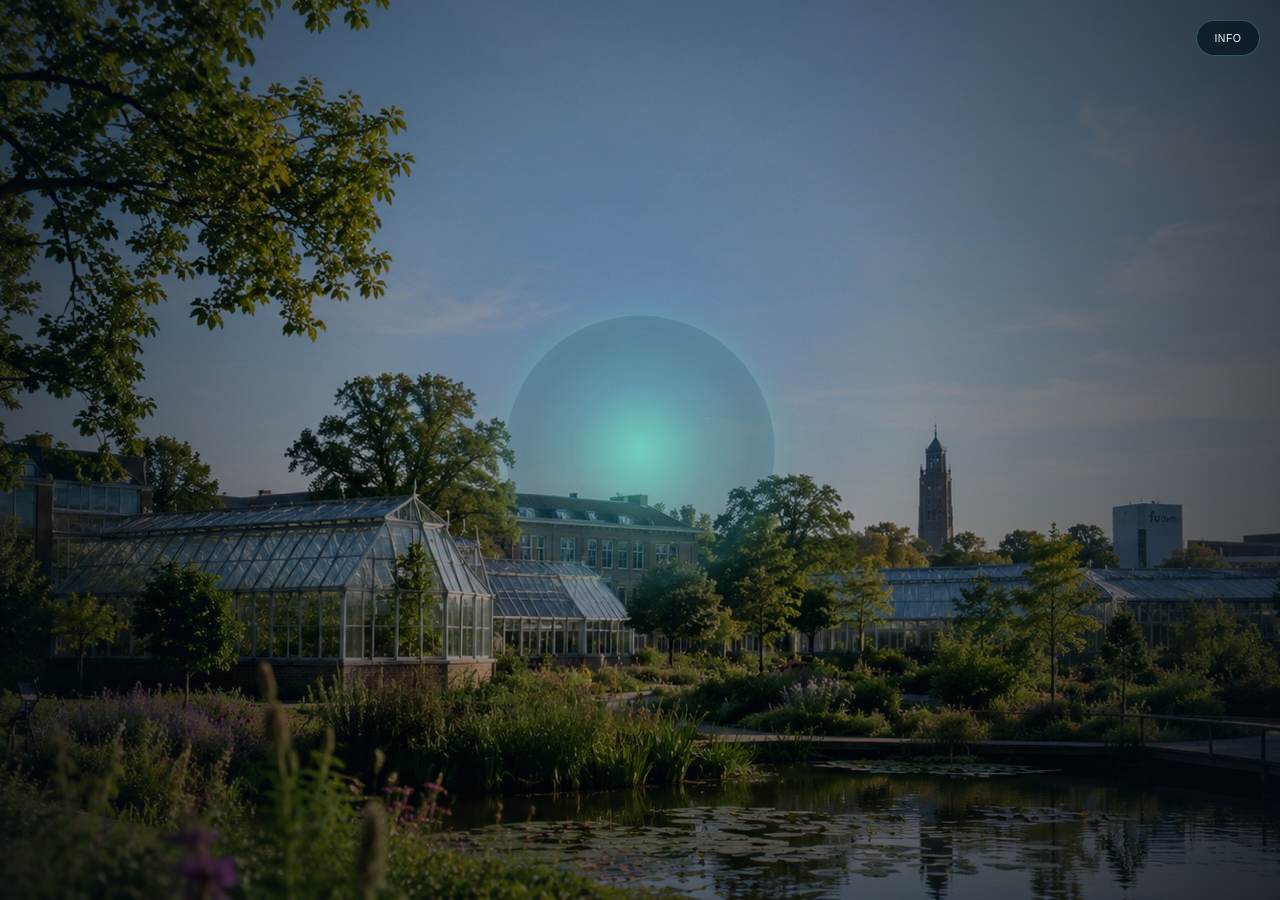
==== index.html @ 4b060f10 "Update background image source in index.html" ====
<!DOCTYPE html>
<html lang="en">
  <head>
    <meta charset="UTF-8" />
    <meta name="viewport" content="width=device-width, initial-scale=1.0" />
    <title>The Green Heart of Technology</title>
    <meta
      name="description"
      content="A fictional 2050 future vision of the TU Delft Hortus Botanicus as The Green Heart of Technology."
    />
    <link rel="stylesheet" href="style.css" />
  </head>
  <body>
    <img
      class="page-background"
      src="images/53a8e22e-ea80-4c46-b0c0-1c724d58679c.jpg"
      alt=""
    />

    <div class="stage">
      <canvas id="networkCanvas" aria-hidden="true"></canvas>

      <div id="world" class="world" aria-live="polite">
        <div class="center-node" aria-label="The Green Heart of Technology">
          <div class="center-fallback" aria-hidden="true"></div>
          <img id="centerImage" alt="The Green Heart of Technology" />
        </div>

        <div
          id="starsLayer"
          class="stars-layer"
          aria-label="The Green Heart of Technology network"
        ></div>
      </div>

      <div id="hint" class="hint" aria-live="polite">Click a star to explore</div>

      <button
        id="infoToggle"
        class="info-toggle"
        type="button"
        aria-label="Open information panel"
        aria-expanded="false"
        aria-controls="infoPanel"
      >
        Info
      </button>

      <div
        id="infoPanel"
        class="info-panel"
        role="dialog"
        aria-modal="false"
        aria-hidden="true"
        tabindex="-1"
      >
        <div class="panel-header">
          <h2>Visitor info</h2>
          <button class="icon-close" type="button" aria-label="Close information panel">
            ×
          </button>
        </div>

        <ul class="info-list">
          <li><span>Address</span><strong>Poortlandplein 6, 2628 BM Delft</strong></li>
          <li><span>Opening hours</span><strong>Open 365 days a year</strong></li>
          <li><span>Contact</span><strong>hello@greenheart2050.example</strong></li>
          <li><span>Tickets</span><strong>Timed-entry reservations for exhibitions</strong></li>
          <li><span>Accessibility</span><strong>Step-free routes, quiet hours and captions</strong></li>
          <li><span>Disclaimer</span><strong>Fictional design concept, not an official TU Delft website</strong></li>
        </ul>
      </div>
    </div>

    <script src="images.js"></script>
    <script src="script.js"></script>
  </body>
</html>
---- style.css ----
html,
body {
  margin: 0;
  width: 100%;
  min-height: 100vh;
  overflow: hidden;
  background: #04111d;
  color: #edf7ff;
  font-family: Inter, "Segoe UI", sans-serif;
}

* {
  box-sizing: border-box;
}

button,
img {
  display: block;
}

button {
  font: inherit;
}

body {
  position: relative;
  overscroll-behavior: none;
}

.page-background {
  position: fixed;
  inset: 0;
  width: 100%;
  height: 100%;
  object-fit: cover;
  object-position: center;
  z-index: 0;
  opacity: 1;
  filter: brightness(0.72) saturate(1.15) contrast(1.1);
}

.stage {
  position: fixed;
  inset: 0;
  overflow: hidden;
  z-index: 1;
  background: radial-gradient(
    circle at 50% 42%,
    rgba(40, 98, 182, 0.28),
    rgba(8, 18, 30, 0.18) 32%,
    rgba(2, 9, 16, 0.82) 100%
  );
}

#networkCanvas {
  position: absolute;
  inset: 0;
  z-index: 1;
  pointer-events: none;
}

.world {
  position: absolute;
  inset: 0;
  z-index: 2;
  transform: translate3d(0, 0, 0) scale(1);
  transform-origin: center center;
  transition: transform 1.4s cubic-bezier(0.2, 0.8, 0.2, 1), opacity 0.5s ease;
  will-change: transform;
}

.center-node {
  position: absolute;
  left: 50%;
  top: 50%;
  width: clamp(180px, 21vw, 290px);
  aspect-ratio: 1;
  transform: translate(-50%, -50%);
  border-radius: 50%;
  display: grid;
  place-items: center;
  filter: drop-shadow(0 0 30px rgba(90, 220, 188, 0.55));
  animation: breathe 5.6s ease-in-out infinite;
}

.center-node img,
.center-fallback {
  width: 100%;
  height: 100%;
  border-radius: 50%;
}

.center-node img {
  object-fit: contain;
  position: relative;
  z-index: 1;
  opacity: 0;
  transition: opacity 0.3s ease;
}

.center-node img.is-visible {
  opacity: 1;
}

.center-fallback {
  position: absolute;
  inset: 0;
  z-index: 0;
  background: radial-gradient(
    circle at 50% 50%,
    rgba(112, 255, 210, 0.5),
    rgba(37, 150, 135, 0.16) 36%,
    rgba(7, 19, 28, 0.18) 75%,
    transparent 100%
  );
  box-shadow: inset 0 0 28px rgba(109, 236, 255, 0.2),
    0 0 25px rgba(84, 234, 189, 0.18);
}

.stars-layer {
  position: absolute;
  inset: 0;
}

.star {
  position: absolute;
  left: 50%;
  top: 50%;
  width: 12px;
  height: 12px;
  border: none;
  border-radius: 50%;
  background: #ffffff;
  box-shadow:
    0 0 10px rgba(255, 255, 255, 0.9),
    0 0 16px rgba(115, 193, 255, 0.72);
  transform: translate(-50%, -50%);
  cursor: pointer;
  color: #e7fbff;
  opacity: 1;
  transition: transform 0.18s ease, box-shadow 0.18s ease;
}

.star.has-info {
  width: 15px;
  height: 15px;
  background: #ffffff;
  box-shadow:
    0 0 16px rgba(255, 255, 255, 1),
    0 0 28px rgba(120, 195, 255, 0.95),
    0 0 40px rgba(80, 140, 255, 0.85);
}

.star .star-label {
  position: absolute;
  left: 50%;
  top: calc(100% + 12px);
  transform: translateX(-50%);
  padding: 0.35rem 0.55rem;
  border-radius: 999px;
  background: rgba(6, 15, 28, 0.82);
  border: 1px solid rgba(135, 201, 255, 0.26);
  color: rgba(232, 247, 255, 0.95);
  font-size: 0.57rem;
  letter-spacing: 0.08em;
  text-transform: uppercase;
  white-space: nowrap;
  opacity: 1;
  pointer-events: none;
  backdrop-filter: blur(6px);
}

.star.has-info .star-label,
.star:hover .star-label,
.star:focus-visible .star-label,
.star.active .star-label {
  opacity: 1;
}

.star::before,
.star:hover::before,
.star:focus-visible::before,
.star.active::before {
  display: none;
}

.hint {
  position: absolute;
  left: 50%;
  bottom: 1.25rem;
  transform: translateX(-50%);
  z-index: 7;
  padding: 0.7rem 1.1rem;
  border-radius: 999px;
  background: rgba(5, 16, 25, 0.72);
  border: 1px solid rgba(125, 194, 255, 0.25);
  color: rgba(226, 241, 255, 0.88);
  letter-spacing: 0.08em;
  text-transform: uppercase;
  font-size: 0.62rem;
  opacity: 0;
  transition: opacity 0.4s ease, transform 0.4s ease;
  pointer-events: none;
  backdrop-filter: blur(8px);
}

.hint.visible {
  opacity: 1;
  transform: translateX(-50%) translateY(0);
}

.hint.hidden {
  opacity: 0;
  transform: translateX(-50%) translateY(6px);
}

.info-toggle {
  position: absolute;
  top: 1.25rem;
  right: 1.25rem;
  z-index: 9;
  border-radius: 999px;
  padding: 0.7rem 1.1rem;
  border: 1px solid rgba(126, 214, 255, 0.3);
  background: rgba(5, 19, 29, 0.7);
  color: #edf8ff;
  backdrop-filter: blur(8px);
  cursor: pointer;
  letter-spacing: 0.04em;
  text-transform: uppercase;
  font-size: 0.66rem;
}

.info-panel {
  position: absolute;
  top: 4.25rem;
  right: 1.25rem;
  z-index: 10;
  width: min(360px, calc(100vw - 2rem));
  padding: 1rem 1rem 0.8rem;
  border-radius: 18px;
  border: 1px solid rgba(154, 206, 255, 0.22);
  background: rgba(7, 18, 27, 0.88);
  box-shadow: 0 16px 30px rgba(4, 9, 15, 0.42);
  backdrop-filter: blur(14px);
  opacity: 0;
  pointer-events: none;
  transform: translateY(-10px);
  transition: opacity 0.25s ease, transform 0.25s ease;
}

.info-panel.open {
  opacity: 1;
  pointer-events: auto;
  transform: translateY(0);
}

.panel-header {
  display: flex;
  justify-content: space-between;
  align-items: center;
  margin-bottom: 0.8rem;
}

.panel-header h2 {
  margin: 0;
  font-size: 0.92rem;
  letter-spacing: 0.08em;
  text-transform: uppercase;
  color: rgba(171, 232, 255, 0.9);
}

.icon-close {
  width: 2rem;
  height: 2rem;
  border-radius: 50%;
  font-size: 1.15rem;
  line-height: 1;
  border: 1px solid rgba(126, 214, 255, 0.3);
  background: rgba(5, 19, 29, 0.7);
  color: #edf8ff;
  backdrop-filter: blur(8px);
  cursor: pointer;
}

.info-list {
  list-style: none;
  margin: 0;
  padding: 0;
  display: grid;
  gap: 0.7rem;
}

.info-list li {
  display: grid;
  gap: 0.2rem;
  padding-bottom: 0.3rem;
  border-bottom: 1px solid rgba(150, 190, 255, 0.12);
}

.info-list span {
  font-size: 0.58rem;
  letter-spacing: 0.08em;
  text-transform: uppercase;
  color: rgba(165, 214, 240, 0.72);
}

.info-list strong {
  font-size: 0.86rem;
  line-height: 1.4;
  color: rgba(233, 247, 255, 0.94);
  font-weight: 600;
}

@keyframes breathe {
  0%,
  100% {
    transform: translate(-50%, -50%) scale(1);
  }
  50% {
    transform: translate(-50%, -50%) scale(1.05);
  }
}

@media (max-width: 680px) {
  .hint {
    bottom: 4rem;
    font-size: 0.54rem;
  }
}
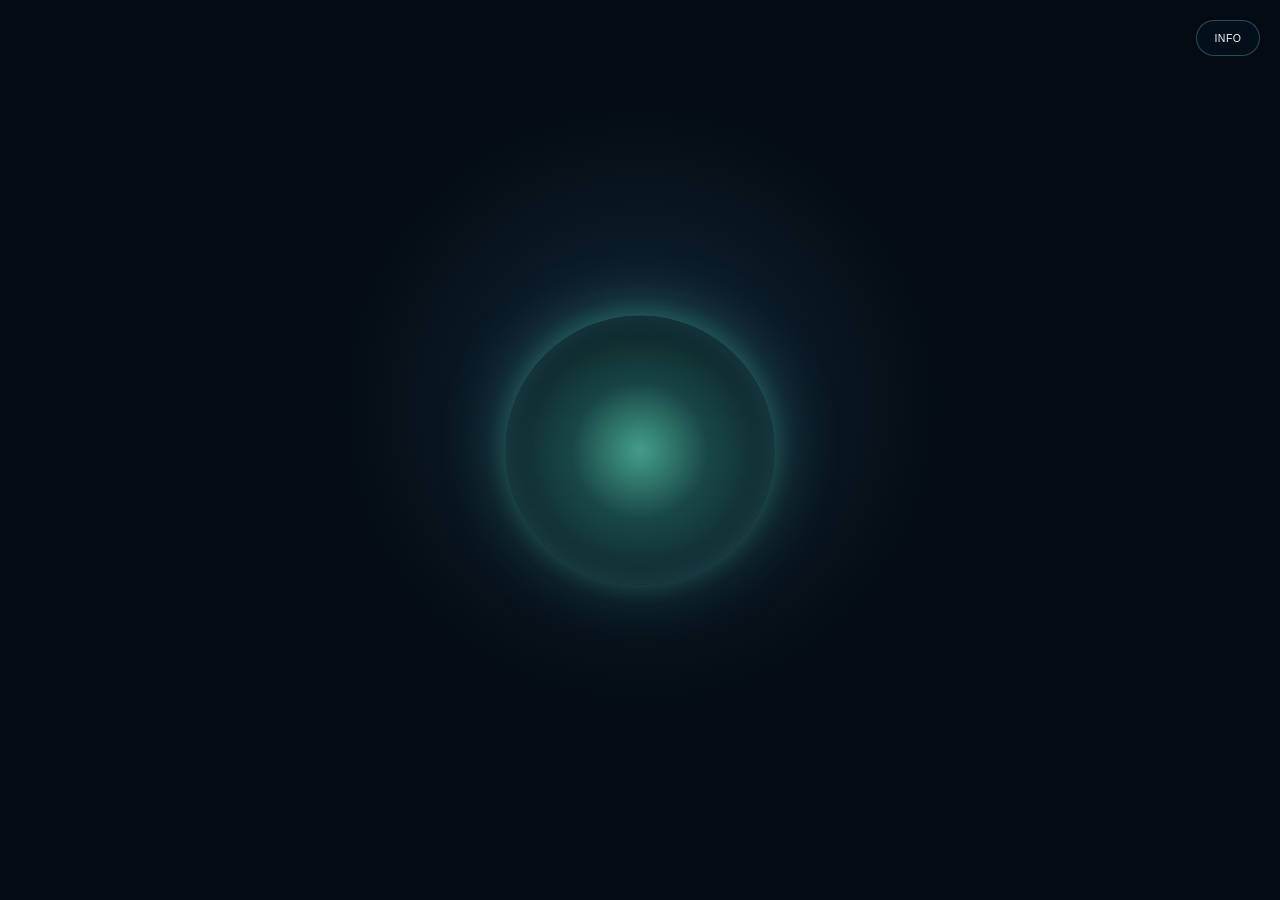
==== commit 9b46ff35: "Update background image source in index.html" ====
--- a/index.html
+++ b/index.html
@@ -13,7 +13,7 @@
   <body>
     <img
       class="page-background"
-      src="images/53a8e22e-ea80-4c46-b0c0-1c724d58679c.jpg"
+      src="your-background-image.jpg"
       alt=""
     />
 
--- a/style.css
+++ b/style.css
@@ -2,66 +2,54 @@
 body {
   margin: 0;
   width: 100%;
-  min-height: 100vh;
+  height: 100%;
   overflow: hidden;
-  background: #04111d;
+  background: #040b12;
   color: #edf7ff;
   font-family: Inter, "Segoe UI", sans-serif;
 }
 
-* {
-  box-sizing: border-box;
-}
-
-button,
-img {
-  display: block;
-}
-
-button {
-  font: inherit;
-}
-
-body {
-  position: relative;
-  overscroll-behavior: none;
-}
-
-.page-background {
+* { box-sizing: border-box; }
+button, img { display: block; }
+button { font: inherit; }
+body { position: relative; overscroll-behavior: none; }
+
+.stage {
   position: fixed;
+  inset: 0;
+  overflow: hidden;
+  background: radial-gradient(circle at 50% 45%, rgba(31, 73, 100, 0.5), rgba(4, 11, 18, 0.2) 38%, rgba(4, 11, 18, 0.85) 100%), #040b12;
+}
+
+.background-layer, #networkCanvas, .world {
+  position: absolute;
+  inset: 0;
+}
+
+.background-layer { z-index: 0; overflow: hidden; }
+.background-layer img, .background-fallback {
+  position: absolute;
   inset: 0;
   width: 100%;
   height: 100%;
+}
+.background-layer img {
   object-fit: cover;
-  object-position: center;
-  z-index: 0;
-  opacity: 1;
-  filter: brightness(0.72) saturate(1.15) contrast(1.1);
-}
-
-.stage {
-  position: fixed;
-  inset: 0;
-  overflow: hidden;
-  z-index: 1;
-  background: radial-gradient(
-    circle at 50% 42%,
-    rgba(40, 98, 182, 0.28),
-    rgba(8, 18, 30, 0.18) 32%,
-    rgba(2, 9, 16, 0.82) 100%
-  );
-}
-
-#networkCanvas {
-  position: absolute;
-  inset: 0;
-  z-index: 1;
-  pointer-events: none;
-}
+  filter: brightness(0.7) saturate(1.05);
+}
+.background-layer::after {
+  content: "";
+  position: absolute;
+  inset: 0;
+  background: rgba(4, 11, 18, 0.48);
+}
+.background-fallback {
+  background: radial-gradient(circle at 30% 20%, rgba(82, 120, 163, 0.35), transparent 30%), linear-gradient(180deg, rgba(5, 13, 22, 0.8), rgba(6, 19, 30, 0.95));
+}
+
+#networkCanvas { z-index: 1; pointer-events: none; }
 
 .world {
-  position: absolute;
-  inset: 0;
   z-index: 2;
   transform: translate3d(0, 0, 0) scale(1);
   transform-origin: center center;
@@ -82,14 +70,11 @@
   filter: drop-shadow(0 0 30px rgba(90, 220, 188, 0.55));
   animation: breathe 5.6s ease-in-out infinite;
 }
-
-.center-node img,
-.center-fallback {
+.center-node img, .center-fallback {
   width: 100%;
   height: 100%;
   border-radius: 50%;
 }
-
 .center-node img {
   object-fit: contain;
   position: relative;
@@ -97,58 +82,39 @@
   opacity: 0;
   transition: opacity 0.3s ease;
 }
-
-.center-node img.is-visible {
-  opacity: 1;
-}
-
+.center-node img.is-visible { opacity: 1; }
 .center-fallback {
   position: absolute;
   inset: 0;
   z-index: 0;
-  background: radial-gradient(
-    circle at 50% 50%,
-    rgba(112, 255, 210, 0.5),
-    rgba(37, 150, 135, 0.16) 36%,
-    rgba(7, 19, 28, 0.18) 75%,
-    transparent 100%
-  );
-  box-shadow: inset 0 0 28px rgba(109, 236, 255, 0.2),
-    0 0 25px rgba(84, 234, 189, 0.18);
-}
-
-.stars-layer {
-  position: absolute;
-  inset: 0;
-}
+  background: radial-gradient(circle at 50% 50%, rgba(112, 255, 210, 0.5), rgba(37, 150, 135, 0.16) 36%, rgba(7, 19, 28, 0.18) 75%, transparent 100%), linear-gradient(180deg, rgba(5, 12, 18, 0.68), rgba(5, 12, 18, 0.2));
+  box-shadow: inset 0 0 28px rgba(109, 236, 255, 0.2), 0 0 25px rgba(84, 234, 189, 0.18);
+}
+
+.stars-layer { position: absolute; inset: 0; }
 
 .star {
   position: absolute;
   left: 50%;
   top: 50%;
-  width: 12px;
-  height: 12px;
+  width: 14px;
+  height: 14px;
   border: none;
   border-radius: 50%;
   background: #ffffff;
-  box-shadow:
-    0 0 10px rgba(255, 255, 255, 0.9),
-    0 0 16px rgba(115, 193, 255, 0.72);
+  box-shadow: 0 0 10px rgba(255, 255, 255, 0.8), 0 0 16px rgba(180, 220, 255, 0.65);
   transform: translate(-50%, -50%);
   cursor: pointer;
   color: #e7fbff;
   opacity: 1;
-  transition: transform 0.18s ease, box-shadow 0.18s ease;
+  transition: none;
 }
 
 .star.has-info {
-  width: 15px;
-  height: 15px;
+  width: 18px;
+  height: 18px;
   background: #ffffff;
-  box-shadow:
-    0 0 16px rgba(255, 255, 255, 1),
-    0 0 28px rgba(120, 195, 255, 0.95),
-    0 0 40px rgba(80, 140, 255, 0.85);
+  box-shadow: 0 0 14px rgba(255, 255, 255, 1), 0 0 24px rgba(180, 220, 255, 0.95), 0 0 38px rgba(120, 180, 255, 0.8);
 }
 
 .star .star-label {
@@ -158,15 +124,16 @@
   transform: translateX(-50%);
   padding: 0.35rem 0.55rem;
   border-radius: 999px;
-  background: rgba(6, 15, 28, 0.82);
-  border: 1px solid rgba(135, 201, 255, 0.26);
+  background: rgba(6, 15, 28, 0.76);
+  border: 1px solid rgba(157, 211, 255, 0.24);
   color: rgba(232, 247, 255, 0.95);
-  font-size: 0.57rem;
+  font-size: 0.58rem;
   letter-spacing: 0.08em;
   text-transform: uppercase;
   white-space: nowrap;
-  opacity: 1;
-  pointer-events: none;
+  opacity: 0;
+  pointer-events: none;
+  transition: none;
   backdrop-filter: blur(6px);
 }
 
@@ -203,16 +170,32 @@
   pointer-events: none;
   backdrop-filter: blur(8px);
 }
-
-.hint.visible {
-  opacity: 1;
-  transform: translateX(-50%) translateY(0);
-}
-
-.hint.hidden {
-  opacity: 0;
-  transform: translateX(-50%) translateY(6px);
-}
+.hint.visible { opacity: 1; transform: translateX(-50%) translateY(0); }
+.hint.hidden { opacity: 0; transform: translateX(-50%) translateY(6px); }
+
+.back-button, .info-toggle, .icon-close {
+  border: 1px solid rgba(126, 214, 255, 0.3);
+  background: rgba(5, 19, 29, 0.7);
+  color: #edf8ff;
+  backdrop-filter: blur(8px);
+  cursor: pointer;
+}
+.back-button {
+  position: absolute;
+  left: 1.25rem;
+  bottom: 1.25rem;
+  z-index: 8;
+  padding: 0.72rem 1.05rem;
+  border-radius: 999px;
+  letter-spacing: 0.06em;
+  text-transform: uppercase;
+  font-size: 0.7rem;
+  opacity: 0;
+  transform: translateY(10px);
+  transition: opacity 0.25s ease, transform 0.25s ease;
+  pointer-events: none;
+}
+.back-button.visible { opacity: 1; transform: translateY(0); pointer-events: auto; }
 
 .info-toggle {
   position: absolute;
@@ -221,14 +204,51 @@
   z-index: 9;
   border-radius: 999px;
   padding: 0.7rem 1.1rem;
-  border: 1px solid rgba(126, 214, 255, 0.3);
-  background: rgba(5, 19, 29, 0.7);
-  color: #edf8ff;
-  backdrop-filter: blur(8px);
-  cursor: pointer;
   letter-spacing: 0.04em;
   text-transform: uppercase;
   font-size: 0.66rem;
+}
+
+.feature-panel {
+  position: absolute;
+  top: 50%;
+  right: clamp(1rem, 3vw, 2.25rem);
+  z-index: 8;
+  width: min(430px, calc(100vw - 2rem));
+  padding: 1.1rem 1.15rem 1rem;
+  border-radius: 22px;
+  border: 1px solid rgba(157, 211, 255, 0.2);
+  background: rgba(8, 21, 32, 0.78);
+  box-shadow: 0 22px 44px rgba(1, 7, 15, 0.42);
+  backdrop-filter: blur(14px);
+  transform: translate3d(110%, -50%, 0);
+  opacity: 0;
+  transition: transform 0.45s ease, opacity 0.35s ease;
+}
+.feature-panel.open { opacity: 1; transform: translate3d(0, -50%, 0); }
+
+.site-footer {
+  position: absolute;
+  left: 0;
+  right: 0;
+  bottom: 0;
+  height: 25vh;
+  min-height: 120px;
+  z-index: 3;
+  pointer-events: none;
+  background: rgba(8, 18, 28, 0.3);
+}
+.footer-image {
+  position: absolute;
+  inset: 0;
+  width: 100%;
+  height: 100%;
+  background-image: url("");
+  background-size: cover;
+  background-position: center bottom;
+  background-repeat: no-repeat;
+  filter: brightness(0.7) contrast(1.12);
+  opacity: 0.9;
 }
 
 .info-panel {
@@ -248,83 +268,39 @@
   transform: translateY(-10px);
   transition: opacity 0.25s ease, transform 0.25s ease;
 }
-
-.info-panel.open {
-  opacity: 1;
-  pointer-events: auto;
-  transform: translateY(0);
-}
-
-.panel-header {
-  display: flex;
-  justify-content: space-between;
-  align-items: center;
-  margin-bottom: 0.8rem;
-}
-
-.panel-header h2 {
-  margin: 0;
-  font-size: 0.92rem;
-  letter-spacing: 0.08em;
-  text-transform: uppercase;
-  color: rgba(171, 232, 255, 0.9);
-}
-
-.icon-close {
-  width: 2rem;
-  height: 2rem;
-  border-radius: 50%;
-  font-size: 1.15rem;
-  line-height: 1;
-  border: 1px solid rgba(126, 214, 255, 0.3);
-  background: rgba(5, 19, 29, 0.7);
-  color: #edf8ff;
-  backdrop-filter: blur(8px);
-  cursor: pointer;
-}
-
-.info-list {
-  list-style: none;
-  margin: 0;
-  padding: 0;
-  display: grid;
-  gap: 0.7rem;
-}
-
-.info-list li {
-  display: grid;
-  gap: 0.2rem;
-  padding-bottom: 0.3rem;
-  border-bottom: 1px solid rgba(150, 190, 255, 0.12);
-}
-
-.info-list span {
-  font-size: 0.58rem;
-  letter-spacing: 0.08em;
-  text-transform: uppercase;
-  color: rgba(165, 214, 240, 0.72);
-}
-
-.info-list strong {
-  font-size: 0.86rem;
-  line-height: 1.4;
-  color: rgba(233, 247, 255, 0.94);
-  font-weight: 600;
+.info-panel.open { opacity: 1; pointer-events: auto; transform: translateY(0); }
+
+@keyframes ringPulse {
+  0% { transform: scale(0.9); opacity: 0; }
+  30% { opacity: 0.9; }
+  100% { transform: scale(1.55); opacity: 0; }
 }
 
 @keyframes breathe {
-  0%,
-  100% {
-    transform: translate(-50%, -50%) scale(1);
+  0%, 100% { transform: translate(-50%, -50%) scale(1); }
+  50% { transform: translate(-50%, -50%) scale(1.05); }
+}
+
+@media (max-width: 680px) {
+  .feature-panel {
+    right: 0.75rem;
+    bottom: 4.5rem;
+    top: auto;
+    transform: translate3d(0, 12px, 0);
+    width: min(92vw, 420px);
   }
-  50% {
-    transform: translate(-50%, -50%) scale(1.05);
+  .feature-panel.open { transform: translate3d(0, 0, 0); }
+  .panel-grid { grid-template-columns: repeat(2, minmax(0, 1fr)); }
+  .info-panel { top: 4rem; width: min(90vw, 360px); }
+  .hint { bottom: 4rem; font-size: 0.54rem; }
+  .site-footer { height: 22vh; }
+}
+
+@media (prefers-reduced-motion: reduce) {
+  *, *::before, *::after {
+    animation-duration: 0.001ms !important;
+    animation-iteration-count: 1 !important;
+    transition-duration: 0.001ms !important;
+    scroll-behavior: auto !important;
   }
 }
-
-@media (max-width: 680px) {
-  .hint {
-    bottom: 4rem;
-    font-size: 0.54rem;
-  }
-}
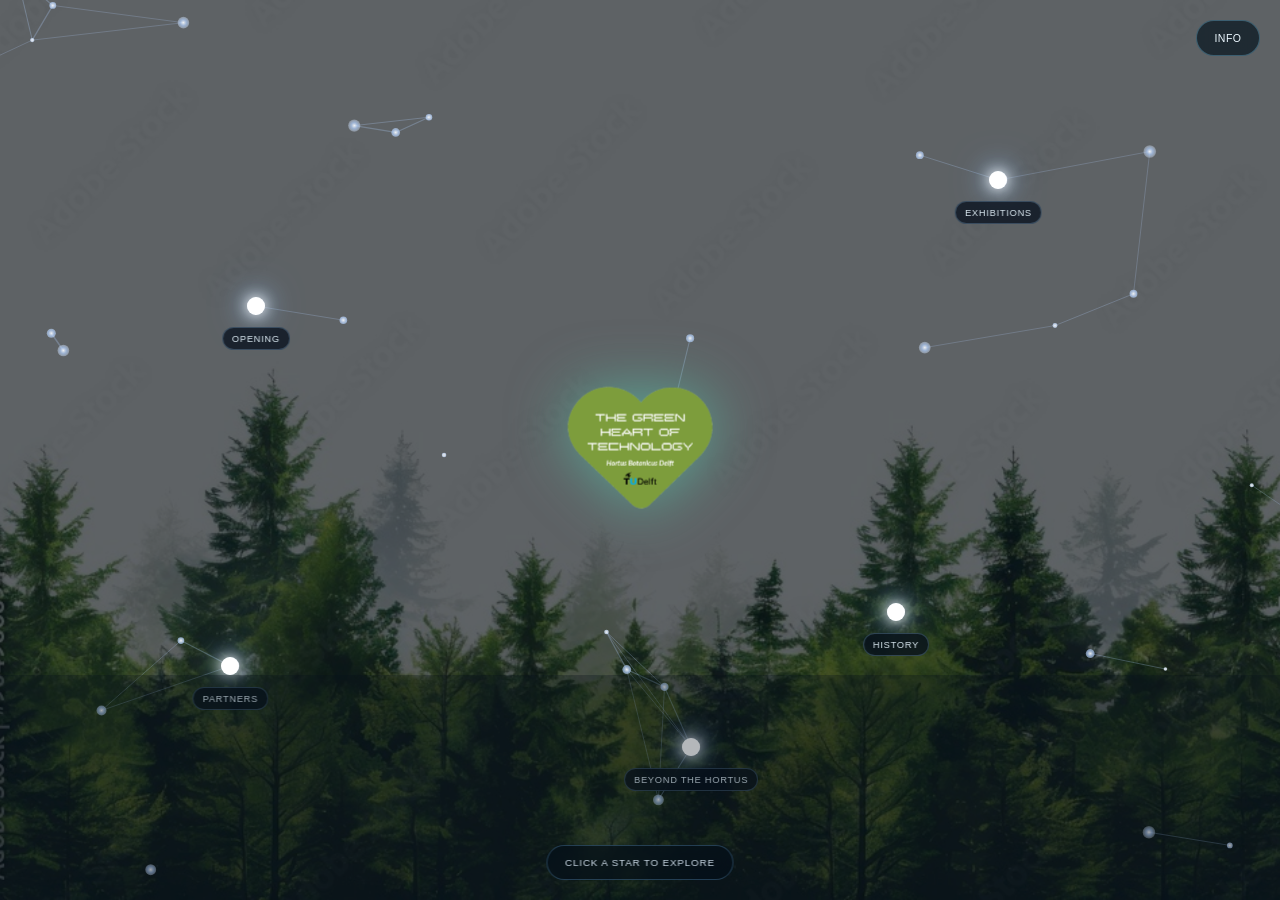
==== commit 689c1e33: "Add title and footer to index.html" ====
--- a/index.html
+++ b/index.html
@@ -3,21 +3,20 @@
   <head>
     <meta charset="UTF-8" />
     <meta name="viewport" content="width=device-width, initial-scale=1.0" />
-    <title>The Green Heart of Technology</title>
     <meta
       name="description"
       content="A fictional 2050 future vision of the TU Delft Hortus Botanicus as The Green Heart of Technology."
     />
+    <title>The Green Heart of Technology</title>
     <link rel="stylesheet" href="style.css" />
   </head>
   <body>
-    <img
-      class="page-background"
-      src="your-background-image.jpg"
-      alt=""
-    />
+    <div class="stage">
+      <div class="background-layer" aria-hidden="true">
+        <div class="background-fallback"></div>
+        <img id="backgroundImage" alt="" />
+      </div>
 
-    <div class="stage">
       <canvas id="networkCanvas" aria-hidden="true"></canvas>
 
       <div id="world" class="world" aria-live="polite">
@@ -25,40 +24,21 @@
           <div class="center-fallback" aria-hidden="true"></div>
           <img id="centerImage" alt="The Green Heart of Technology" />
         </div>
-
-        <div
-          id="starsLayer"
-          class="stars-layer"
-          aria-label="The Green Heart of Technology network"
-        ></div>
+        <div id="starsLayer" class="stars-layer" aria-label="The Green Heart of Technology star map"></div>
       </div>
 
       <div id="hint" class="hint" aria-live="polite">Click a star to explore</div>
 
-      <button
-        id="infoToggle"
-        class="info-toggle"
-        type="button"
-        aria-label="Open information panel"
-        aria-expanded="false"
-        aria-controls="infoPanel"
-      >
-        Info
-      </button>
+      <button id="backButton" class="back-button" type="button" aria-label="Return to the full network">Back</button>
 
-      <div
-        id="infoPanel"
-        class="info-panel"
-        role="dialog"
-        aria-modal="false"
-        aria-hidden="true"
-        tabindex="-1"
-      >
+      <button id="infoToggle" class="info-toggle" type="button" aria-label="Open information panel" aria-expanded="false" aria-controls="infoPanel">Info</button>
+
+      <aside id="featurePanel" class="feature-panel" hidden aria-live="polite"></aside>
+
+      <div id="infoPanel" class="info-panel" role="dialog" aria-modal="false" aria-hidden="true" tabindex="-1">
         <div class="panel-header">
           <h2>Visitor info</h2>
-          <button class="icon-close" type="button" aria-label="Close information panel">
-            ×
-          </button>
+          <button class="icon-close" type="button" aria-label="Close information panel">×</button>
         </div>
 
         <ul class="info-list">
@@ -70,6 +50,10 @@
           <li><span>Disclaimer</span><strong>Fictional design concept, not an official TU Delft website</strong></li>
         </ul>
       </div>
+
+      <footer class="site-footer" aria-label="City skyline footer">
+        <div class="footer-image" aria-hidden="true"></div>
+      </footer>
     </div>
 
     <script src="images.js"></script>
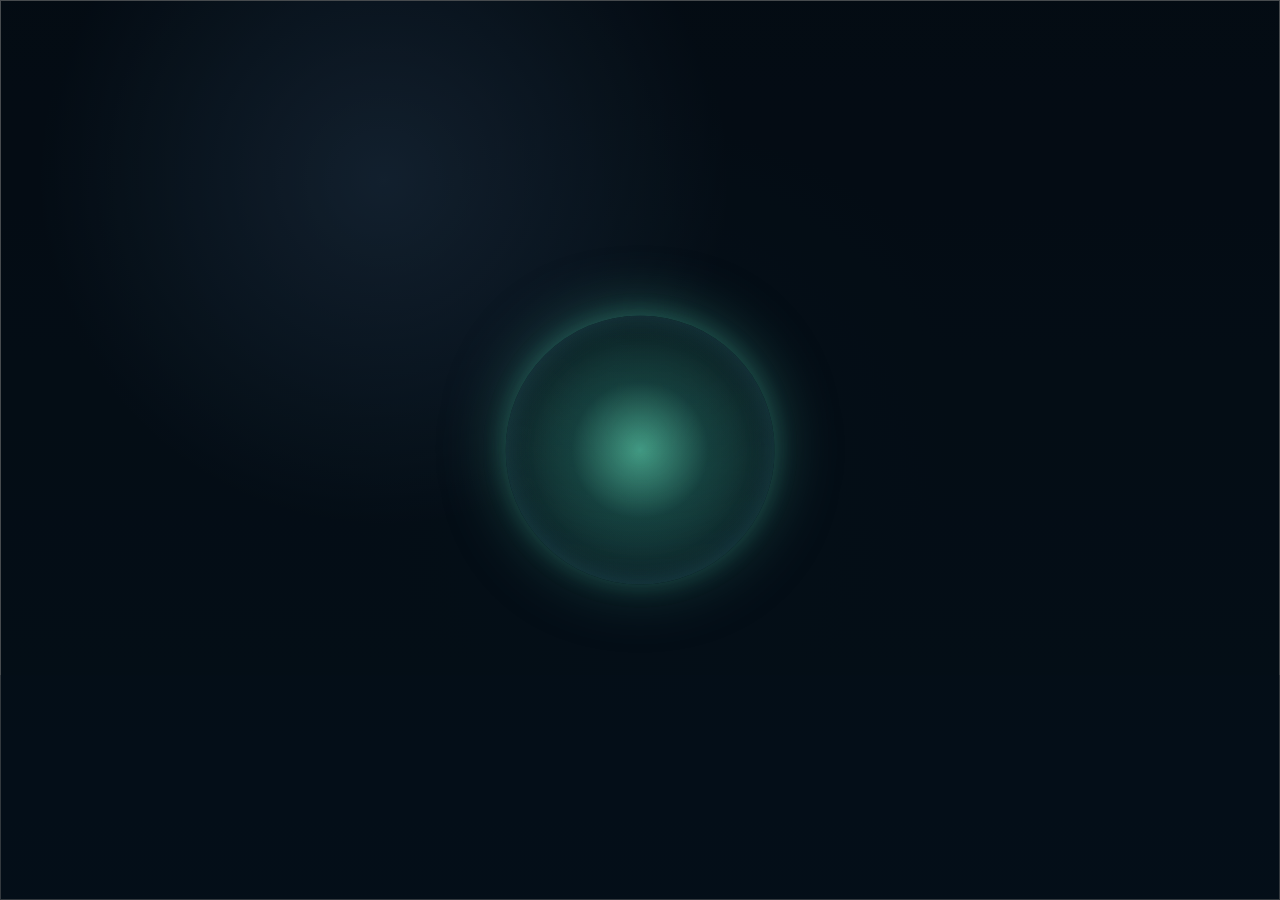
==== commit c7016171: "Refactor HTML structure and clean up tags" ====
--- a/index.html
+++ b/index.html
@@ -3,60 +3,20 @@
   <head>
     <meta charset="UTF-8" />
     <meta name="viewport" content="width=device-width, initial-scale=1.0" />
-    <meta
-      name="description"
-      content="A fictional 2050 future vision of the TU Delft Hortus Botanicus as The Green Heart of Technology."
-    />
+    <meta name="description" content="A fictional 2050 future vision of the TU Delft Hortus Botanicus as The Green Heart of Technology." />
     <title>The Green Heart of Technology</title>
     <link rel="stylesheet" href="style.css" />
   </head>
   <body>
     <div class="stage">
-      <div class="background-layer" aria-hidden="true">
-        <div class="background-fallback"></div>
-        <img id="backgroundImage" alt="" />
-      </div>
-
-      <canvas id="networkCanvas" aria-hidden="true"></canvas>
-
+      <div class="background-layer" aria-hidden="true"><div class="background-fallback"></div><img id="backgroundImage" alt="" /></div>
       <div id="world" class="world" aria-live="polite">
-        <div class="center-node" aria-label="The Green Heart of Technology">
-          <div class="center-fallback" aria-hidden="true"></div>
-          <img id="centerImage" alt="The Green Heart of Technology" />
-        </div>
+        <svg id="atmosphericNetwork" class="atmospheric-network" viewBox="0 0 100 100" preserveAspectRatio="none" aria-hidden="true"></svg>
+        <div class="center-node" aria-label="The Green Heart of Technology"><div class="center-fallback" aria-hidden="true"></div><img id="centerImage" alt="The Green Heart of Technology" /></div>
         <div id="starsLayer" class="stars-layer" aria-label="The Green Heart of Technology star map"></div>
       </div>
-
-      <div id="hint" class="hint" aria-live="polite">Click a star to explore</div>
-
-      <button id="backButton" class="back-button" type="button" aria-label="Return to the full network">Back</button>
-
-      <button id="infoToggle" class="info-toggle" type="button" aria-label="Open information panel" aria-expanded="false" aria-controls="infoPanel">Info</button>
-
-      <aside id="featurePanel" class="feature-panel" hidden aria-live="polite"></aside>
-
-      <div id="infoPanel" class="info-panel" role="dialog" aria-modal="false" aria-hidden="true" tabindex="-1">
-        <div class="panel-header">
-          <h2>Visitor info</h2>
-          <button class="icon-close" type="button" aria-label="Close information panel">×</button>
-        </div>
-
-        <ul class="info-list">
-          <li><span>Address</span><strong>Poortlandplein 6, 2628 BM Delft</strong></li>
-          <li><span>Opening hours</span><strong>Open 365 days a year</strong></li>
-          <li><span>Contact</span><strong>hello@greenheart2050.example</strong></li>
-          <li><span>Tickets</span><strong>Timed-entry reservations for exhibitions</strong></li>
-          <li><span>Accessibility</span><strong>Step-free routes, quiet hours and captions</strong></li>
-          <li><span>Disclaimer</span><strong>Fictional design concept, not an official TU Delft website</strong></li>
-        </ul>
-      </div>
-
-      <footer class="site-footer" aria-label="City skyline footer">
-        <div class="footer-image" aria-hidden="true"></div>
-      </footer>
+      <footer class="site-footer" aria-label="City skyline footer"><div class="footer-image" aria-hidden="true"></div></footer>
     </div>
-
-    <script src="images.js"></script>
-    <script src="script.js"></script>
+    <script src="images.js"></script><script src="script.js"></script>
   </body>
 </html>
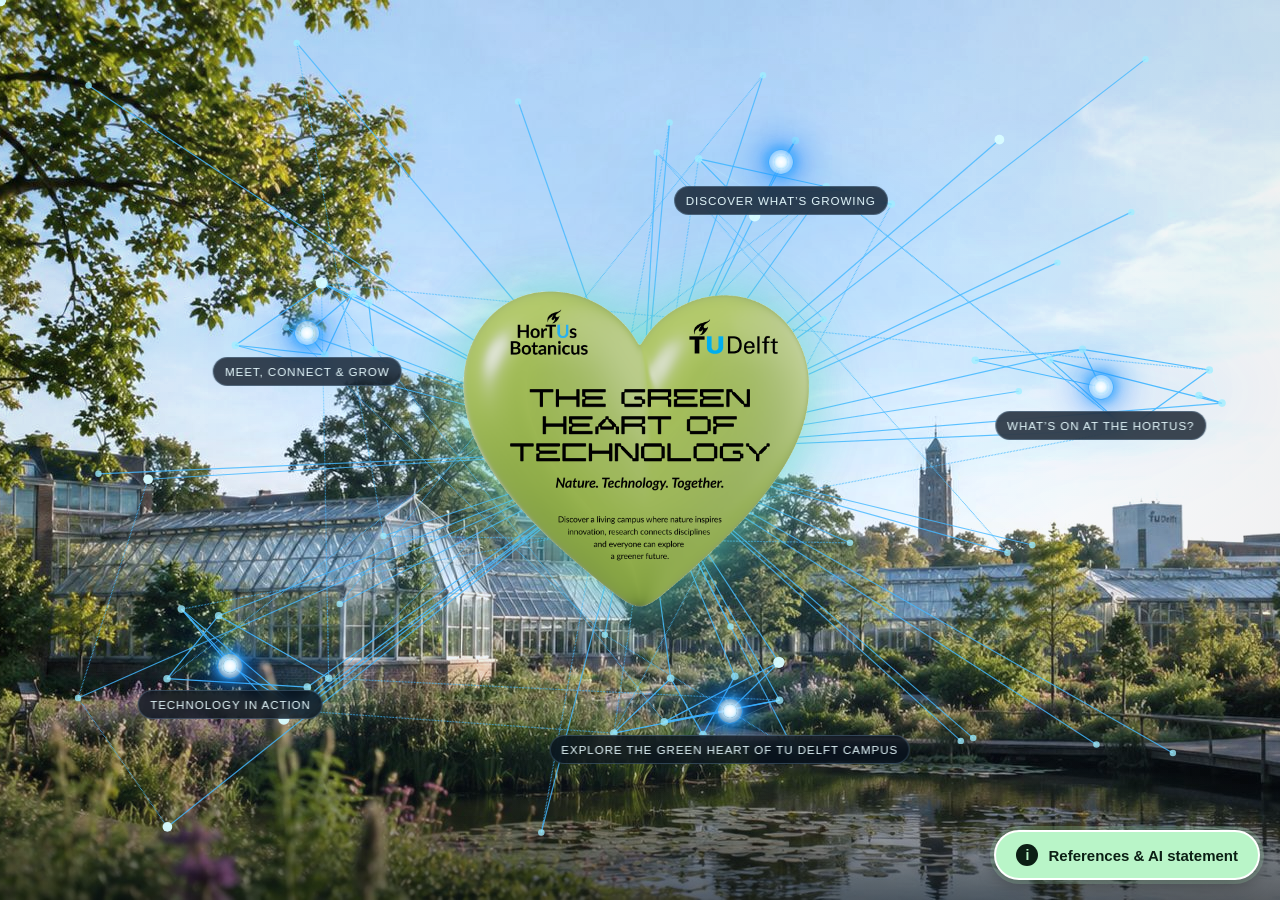
==== commit 7abbfa04: "Implement info button and modal for references Added an info button and overlay for references and A" ====
--- a/index.html
+++ b/index.html
@@ -6,6 +6,138 @@
     <meta name="description" content="A fictional 2050 future vision of the TU Delft Hortus Botanicus as The Green Heart of Technology." />
     <title>The Green Heart of Technology</title>
     <link rel="stylesheet" href="style.css" />
+    <style>
+      /* ---------- References & AI statement ---------- */
+      .info-button {
+        position: fixed;
+        right: 20px;
+        bottom: 20px;
+        z-index: 1000;
+        display: inline-flex;
+        align-items: center;
+        gap: 10px;
+        padding: 12px 20px;
+        font-family: inherit;
+        font-size: 15px;
+        font-weight: 600;
+        line-height: 1;
+        color: #0b1f14;
+        background: #b9f5c8;
+        border: 2px solid #ffffff;
+        border-radius: 999px;
+        box-shadow: 0 4px 18px rgba(0, 0, 0, 0.35), 0 0 0 4px rgba(185, 245, 200, 0.25);
+        cursor: pointer;
+        transition: transform 0.15s ease, box-shadow 0.15s ease, background 0.15s ease;
+      }
+      .info-button:hover,
+      .info-button:focus-visible {
+        background: #d6ffe0;
+        transform: translateY(-2px);
+        box-shadow: 0 6px 22px rgba(0, 0, 0, 0.45), 0 0 0 5px rgba(185, 245, 200, 0.4);
+        outline: none;
+      }
+      .info-button .info-icon {
+        display: inline-flex;
+        align-items: center;
+        justify-content: center;
+        width: 22px;
+        height: 22px;
+        font-size: 14px;
+        font-weight: 700;
+        color: #b9f5c8;
+        background: #0b1f14;
+        border-radius: 50%;
+      }
+
+      .info-overlay {
+        position: fixed;
+        inset: 0;
+        z-index: 1100;
+        display: none;
+        align-items: center;
+        justify-content: center;
+        padding: 20px;
+        background: rgba(5, 12, 9, 0.72);
+        backdrop-filter: blur(4px);
+      }
+      .info-overlay.is-open {
+        display: flex;
+      }
+      .info-modal {
+        position: relative;
+        width: 100%;
+        max-width: 560px;
+        max-height: 85vh;
+        overflow-y: auto;
+        padding: 32px 28px 28px;
+        color: #eaf6ee;
+        background: #0f261a;
+        border: 1px solid rgba(185, 245, 200, 0.45);
+        border-radius: 16px;
+        box-shadow: 0 20px 60px rgba(0, 0, 0, 0.6);
+      }
+      .info-modal h2 {
+        margin: 0 0 18px;
+        font-size: 22px;
+        color: #b9f5c8;
+      }
+      .info-modal h3 {
+        margin: 22px 0 8px;
+        font-size: 16px;
+        letter-spacing: 0.04em;
+        text-transform: uppercase;
+        color: #b9f5c8;
+      }
+      .info-modal p,
+      .info-modal li {
+        margin: 0 0 10px;
+        font-size: 15px;
+        line-height: 1.6;
+      }
+      .info-modal ul {
+        margin: 0;
+        padding-left: 20px;
+      }
+      .info-modal a {
+        color: #ffffff;
+        text-decoration: underline;
+        word-break: break-all;
+      }
+      .info-modal a:hover {
+        color: #b9f5c8;
+      }
+      .info-close {
+        position: absolute;
+        top: 12px;
+        right: 12px;
+        width: 36px;
+        height: 36px;
+        font-size: 22px;
+        line-height: 1;
+        color: #eaf6ee;
+        background: transparent;
+        border: 1px solid rgba(185, 245, 200, 0.45);
+        border-radius: 50%;
+        cursor: pointer;
+      }
+      .info-close:hover,
+      .info-close:focus-visible {
+        background: rgba(185, 245, 200, 0.2);
+        outline: none;
+      }
+
+      @media (max-width: 480px) {
+        .info-button {
+          right: 12px;
+          bottom: 12px;
+          padding: 11px 16px;
+          font-size: 14px;
+        }
+        .info-modal {
+          padding: 28px 20px 22px;
+        }
+      }
+    </style>
   </head>
   <body>
     <div class="stage">
@@ -17,6 +149,59 @@
       </div>
       <footer class="site-footer" aria-label="City skyline footer"><div class="footer-image" aria-hidden="true"></div></footer>
     </div>
+
+    <!-- References & AI statement -->
+    <button type="button" id="infoButton" class="info-button" aria-haspopup="dialog" aria-controls="infoOverlay">
+      <span class="info-icon" aria-hidden="true">i</span>
+      References &amp; AI statement
+    </button>
+
+    <div id="infoOverlay" class="info-overlay" aria-hidden="true">
+      <div class="info-modal" role="dialog" aria-modal="true" aria-labelledby="infoTitle">
+        <button type="button" id="infoClose" class="info-close" aria-label="Close">&times;</button>
+        <h2 id="infoTitle">References &amp; AI statement</h2>
+
+        <h3>References</h3>
+        <ul>
+          <li>
+            <a href="https://www.tudelft.nl/hortus-botanicus" target="_blank" rel="noopener noreferrer">https://www.tudelft.nl/hortus-botanicus</a>
+          </li>
+        </ul>
+
+        <h3>AI statement</h3>
+        <p>
+          We used generative AI from ChatGPT (OpenAI) and Claude (Anthropic) to make visuals (to give a futuristic impression), to write code and to improve text that we wrote ourselves.
+        </p>
+      </div>
+    </div>
+
     <script src="images.js"></script><script src="script.js"></script>
+    <script>
+      (function () {
+        var button = document.getElementById("infoButton");
+        var overlay = document.getElementById("infoOverlay");
+        var closeBtn = document.getElementById("infoClose");
+
+        function openInfo() {
+          overlay.classList.add("is-open");
+          overlay.setAttribute("aria-hidden", "false");
+          closeBtn.focus();
+        }
+        function closeInfo() {
+          overlay.classList.remove("is-open");
+          overlay.setAttribute("aria-hidden", "true");
+          button.focus();
+        }
+
+        button.addEventListener("click", openInfo);
+        closeBtn.addEventListener("click", closeInfo);
+        overlay.addEventListener("click", function (e) {
+          if (e.target === overlay) closeInfo();
+        });
+        document.addEventListener("keydown", function (e) {
+          if (e.key === "Escape" && overlay.classList.contains("is-open")) closeInfo();
+        });
+      })();
+    </script>
   </body>
 </html>
--- a/style.css
+++ b/style.css
@@ -1,306 +1,118 @@
-html,
-body {
-  margin: 0;
-  width: 100%;
-  height: 100%;
-  overflow: hidden;
-  background: #040b12;
-  color: #edf7ff;
-  font-family: Inter, "Segoe UI", sans-serif;
-}
+html, body { margin: 0; width: 100%; height: 100%; overflow: hidden; background: #040b12; color: #edf7ff; font-family: Inter, "Segoe UI", sans-serif; }
+* { box-sizing: border-box; } button, img { display: block; } button { font: inherit; } body { position: relative; overscroll-behavior: none; }
+.stage { position: fixed; inset: 0; overflow: hidden; background: #040b12; }
+.background-layer, #networkCanvas, .world { position: absolute; inset: 0; }
+.background-layer { z-index: 0; overflow: hidden; }
 
-* { box-sizing: border-box; }
-button, img { display: block; }
-button { font: inherit; }
-body { position: relative; overscroll-behavior: none; }
-
-.stage {
-  position: fixed;
-  inset: 0;
-  overflow: hidden;
-  background: radial-gradient(circle at 50% 45%, rgba(31, 73, 100, 0.5), rgba(4, 11, 18, 0.2) 38%, rgba(4, 11, 18, 0.85) 100%), #040b12;
-}
-
-.background-layer, #networkCanvas, .world {
-  position: absolute;
-  inset: 0;
-}
-
-.background-layer { z-index: 0; overflow: hidden; }
-.background-layer img, .background-fallback {
+.background-layer img,
+.background-fallback {
   position: absolute;
   inset: 0;
   width: 100%;
   height: 100%;
 }
+
 .background-layer img {
   object-fit: cover;
-  filter: brightness(0.7) saturate(1.05);
+  filter: brightness(1.1) saturate(.9);
 }
+
 .background-layer::after {
   content: "";
   position: absolute;
   inset: 0;
-  background: rgba(4, 11, 18, 0.48);
-}
-.background-fallback {
-  background: radial-gradient(circle at 30% 20%, rgba(82, 120, 163, 0.35), transparent 30%), linear-gradient(180deg, rgba(5, 13, 22, 0.8), rgba(6, 19, 30, 0.95));
+  background: radial-gradient(circle at 50% 45%, rgba(255,255,255,.1), rgba(255,255,255,.03) 40%, rgba(4,11,18,.08) 100%);
 }
 
-#networkCanvas { z-index: 1; pointer-events: none; }
+.background-fallback {
+  background:
+    radial-gradient(circle at 30% 20%, rgba(160, 200, 240, .5), transparent 35%),
+    linear-gradient(180deg, rgba(200, 225, 245, .9), rgba(225, 240, 250, .98));
+}
+#networkCanvas { z-index: 1; pointer-events: none; }.world { z-index: 2; transform-origin: center; will-change: transform; }
+.atmospheric-network { position: absolute; inset: 0; width: 100%; height: 100%; display: block; z-index: 0; overflow: visible; pointer-events: none; }.network-background { opacity: .78; }.background-particle { fill: rgba(139,231,255,.84); animation: particle-shimmer 8s ease-in-out infinite; animation-delay: var(--delay); }.foreground-particle { fill: rgba(187,246,255,.88); filter: url(#networkBlur); }.network-midground { animation: network-drift 22s ease-in-out infinite alternate; transform-origin: 50% 50%; }.network-line { fill: none; stroke: rgba(122,231,255,.52); stroke-width: .17; vector-effect: non-scaling-stroke; transition: opacity .25s ease, stroke .25s ease, stroke-width .25s ease; }.heart-ray { stroke: rgba(126,240,255,.62); stroke-width: .22; opacity: .92; }.radial-ray { stroke: rgba(107,220,252,.46); stroke-width: .18; opacity: .88; }.bright-ray { stroke: rgba(198,252,255,.88); stroke-width: .3; }.outer-fragment { stroke: rgba(115,225,255,.36); stroke-dasharray: .65 .85; }.cross-link { stroke: rgba(106,217,251,.32); stroke-dasharray: .65 .85; }.local-branch { stroke: rgba(158,245,255,.56); }.local-link { stroke: rgba(125,231,255,.46); }.foreground-link { stroke: rgba(202,252,255,.72); stroke-width: .3; opacity: .9; }.micro-node, .radial-node { fill: rgba(157,237,255,.78); transition: opacity .25s ease, r .25s ease; }.brighter-node { fill: rgba(215,252,255,.96); }.network-line.is-local-active { stroke: rgba(231,254,255,1); stroke-width: .38; opacity: 1; }.micro-node.is-local-active { fill: #e5ffff; opacity: 1; filter: url(#networkGlow); }.center-node { z-index: 1; }
+.center-node { position: absolute; left: 50%; top: 50%; width: clamp(396px, 46.2vw, 638px); aspect-ratio: 1; transform: translate(-50%, -50%); border-radius: 50%; display: grid; place-items: center; filter: drop-shadow(0 0 30px rgba(90, 220, 188, .72)); animation: breathe 5.6s ease-in-out infinite; }
+.center-node img, .center-fallback { width: 100%; height: 100%; border-radius: 50%; }.center-node img { object-fit: contain; position: relative; z-index: 1; opacity: 0; transition: opacity .3s ease; }.center-node img.is-visible { opacity: 1; }
+.center-fallback { position: absolute; inset: 0; z-index: 0; background: radial-gradient(circle, rgba(112, 255, 210, .5), rgba(37, 150, 135, .16) 36%, transparent 75%); box-shadow: inset 0 0 28px rgba(109,236,255,.2), 0 0 25px rgba(84,234,189,.25); }
+.stars-layer { position: absolute; inset: 0; z-index: 2; }.star { position: absolute; width: 18px; height: 18px; border: 0; border-radius: 50%; background: #fff; box-shadow: 0 0 14px rgba(255,255,255,1), 0 0 28px rgba(120,220,255,.95); transform: translate(-50%, -50%); cursor: pointer; color: #e7fbff; }.star-label { position: absolute; left: 50%; top: calc(100% + 12px); transform: translateX(-50%); padding: .4375rem .6875rem; border-radius: 999px; background: rgba(6,15,28,.76); border: 1px solid rgba(157,211,255,.24); color: #e7fbff; font-size: .725rem; letter-spacing: .08em; text-transform: uppercase; white-space: nowrap; opacity: 0; pointer-events: none; backdrop-filter: blur(6px); }.star:hover .star-label, .star:focus-visible .star-label, .star.active .star-label, .star.has-info .star-label { opacity: 1; }.star.is-network-active::before { box-shadow: 0 0 18px 5px rgba(229,255,255,.98), 0 0 42px 13px rgba(73,224,255,.92); }.star.is-network-active::after { opacity: .95; border-color: rgba(220,255,255,.9); }
+.back-button { border: 1px solid rgba(126,214,255,.3); background: rgba(5,19,29,.7); color: #edf8ff; backdrop-filter: blur(8px); cursor: pointer; position: absolute; left: 1.25rem; bottom: 1.25rem; z-index: 8; padding: .72rem 1.05rem; border-radius: 999px; font-size: .7rem; opacity: 0; pointer-events: none; }.back-button.visible { opacity: 1; pointer-events: auto; }
+.feature-panel { position: absolute; top: 50%; right: clamp(1rem,3vw,2.25rem); z-index: 8; width: min(430px,calc(100vw - 2rem)); padding: 1.1rem 1.15rem 1rem; border-radius: 22px; border: 1px solid rgba(157,211,255,.2); background: rgba(8,21,32,.78); box-shadow: 0 22px 44px rgba(1,7,15,.42); backdrop-filter: blur(14px); transform: translate3d(110%,-50%,0); opacity: 0; transition: transform .45s ease, opacity .35s ease; }.feature-panel.open { opacity: 1; transform: translate3d(0,-50%,0); }.eyebrow { color: #98e4d0; font-size: .65rem; letter-spacing: .1em; text-transform: uppercase; }.feature-panel h2 { margin: .25rem 0 .6rem; }.feature-panel p { line-height: 1.5; color: #d7e7ee; }.panel-grid { display: grid; grid-template-columns: repeat(3,1fr); gap: .55rem; }.mini-card { padding: .6rem; border-radius: 10px; background: rgba(157,211,255,.1); }.mini-card span { display: block; font-size: .62rem; color: #9ac8dc; }.mini-card strong { font-size: .75rem; }.feature-list { margin: .8rem 0 0; padding-left: 1.1rem; color: #d7e7ee; }
+.site-footer { position: absolute; left: 0; right: 0; bottom: 0; height: 30vh; min-height: 150px; z-index: 1; pointer-events: none; background: linear-gradient(to bottom, transparent 0%, rgba(8,18,28,.06) 22%, rgba(8,18,28,.3) 62%, rgba(4,11,18,.62) 100%); }.footer-image { position: absolute; inset: 0; background-size: cover; background-position: center bottom; filter: brightness(.7); opacity: .9; mask-image: linear-gradient(to bottom, transparent 0%, rgba(0,0,0,.5) 30%, #000 72%); -webkit-mask-image: linear-gradient(to bottom, transparent 0%, rgba(0,0,0,.5) 30%, #000 72%); }
+@keyframes breathe { 0%,100% { transform: translate(-50%,-50%) scale(1); } 50% { transform: translate(-50%,-50%) scale(1.05); } }
+@media (max-width:680px) { .feature-panel { right:.75rem; bottom:4.5rem; top:auto; transform:translate3d(0,12px,0); width:min(92vw,420px); }.feature-panel.open { transform:translate3d(0,0,0); }.panel-grid { grid-template-columns:repeat(2,1fr); }.site-footer { height:24vh; } }
 
-.world {
-  z-index: 2;
-  transform: translate3d(0, 0, 0) scale(1);
-  transform-origin: center center;
-  transition: transform 1.4s cubic-bezier(0.2, 0.8, 0.2, 1), opacity 0.5s ease;
-  will-change: transform;
+/* Interactive network: the generous transparent button target preserves the existing dot size. */
+.star { width: 44px; height: 44px; background: transparent; box-shadow: none; }
+
+.star::before {
+  content: "";
+  position: absolute;
+  left: 50%; top: 50%;
+  width: 14px; height: 14px;
+  border-radius: 50%;
+  background: radial-gradient(circle, #fff 0%, #e6f6ff 45%, #5cc8ff 100%);
+  box-shadow:
+    0 0 6px 2px rgba(255, 255, 255, 1),
+    0 0 16px 6px rgba(40, 170, 255, .95),
+    0 0 36px 14px rgba(0, 110, 255, .6);
+  transform: translate(-50%, -50%);
+  transition: transform .22s ease, box-shadow .22s ease;
 }
 
-.center-node {
+.star::after {
+  content: "";
   position: absolute;
-  left: 50%;
-  top: 50%;
-  width: clamp(180px, 21vw, 290px);
-  aspect-ratio: 1;
-  transform: translate(-50%, -50%);
+  left: 50%; top: 50%;
+  width: 30px; height: 30px;
+  border: 1.5px solid rgba(40, 160, 255, .9);
   border-radius: 50%;
-  display: grid;
-  place-items: center;
-  filter: drop-shadow(0 0 30px rgba(90, 220, 188, 0.55));
-  animation: breathe 5.6s ease-in-out infinite;
-}
-.center-node img, .center-fallback {
-  width: 100%;
-  height: 100%;
-  border-radius: 50%;
-}
-.center-node img {
-  object-fit: contain;
-  position: relative;
-  z-index: 1;
-  opacity: 0;
-  transition: opacity 0.3s ease;
-}
-.center-node img.is-visible { opacity: 1; }
-.center-fallback {
-  position: absolute;
-  inset: 0;
-  z-index: 0;
-  background: radial-gradient(circle at 50% 50%, rgba(112, 255, 210, 0.5), rgba(37, 150, 135, 0.16) 36%, rgba(7, 19, 28, 0.18) 75%, transparent 100%), linear-gradient(180deg, rgba(5, 12, 18, 0.68), rgba(5, 12, 18, 0.2));
-  box-shadow: inset 0 0 28px rgba(109, 236, 255, 0.2), 0 0 25px rgba(84, 234, 189, 0.18);
+  background: radial-gradient(circle, rgba(255, 255, 255, .4), rgba(255, 255, 255, .08) 70%);
+  box-shadow: 0 0 12px rgba(30, 150, 255, .8), inset 0 0 8px rgba(255, 255, 255, .6);
+  transform: translate(-50%, -50%) scale(.8);
+  opacity: .75;
+  transition: opacity .22s ease, transform .22s ease;
 }
 
-.stars-layer { position: absolute; inset: 0; }
+.star-label { top: calc(50% + 24px); }
 
-.star {
-  position: absolute;
-  left: 50%;
-  top: 50%;
-  width: 14px;
-  height: 14px;
-  border: none;
-  border-radius: 50%;
-  background: #ffffff;
-  box-shadow: 0 0 10px rgba(255, 255, 255, 0.8), 0 0 16px rgba(180, 220, 255, 0.65);
-  transform: translate(-50%, -50%);
-  cursor: pointer;
-  color: #e7fbff;
-  opacity: 1;
-  transition: none;
+.star:hover::before,
+.star:focus-visible::before,
+.star.is-active::before {
+  transform: translate(-50%, -50%) scale(1.35);
+  box-shadow:
+    0 0 8px 3px #fff,
+    0 0 22px 9px rgba(70, 190, 255, 1),
+    0 0 50px 20px rgba(0, 120, 255, .75);
 }
 
-.star.has-info {
-  width: 18px;
-  height: 18px;
-  background: #ffffff;
-  box-shadow: 0 0 14px rgba(255, 255, 255, 1), 0 0 24px rgba(180, 220, 255, 0.95), 0 0 38px rgba(120, 180, 255, 0.8);
+.star:hover::after,
+.star:focus-visible::after,
+.star.is-active::after {
+  opacity: 1;
+  transform: translate(-50%, -50%) scale(1.2);
 }
 
-.star .star-label {
-  position: absolute;
-  left: 50%;
-  top: calc(100% + 12px);
-  transform: translateX(-50%);
-  padding: 0.35rem 0.55rem;
-  border-radius: 999px;
-  background: rgba(6, 15, 28, 0.76);
-  border: 1px solid rgba(157, 211, 255, 0.24);
-  color: rgba(232, 247, 255, 0.95);
-  font-size: 0.58rem;
-  letter-spacing: 0.08em;
-  text-transform: uppercase;
-  white-space: nowrap;
-  opacity: 0;
-  pointer-events: none;
-  transition: none;
-  backdrop-filter: blur(6px);
+.star:focus-visible { outline: 2px solid #0a84ff; outline-offset: 5px; }
+
+@media (prefers-reduced-motion: reduce) { .star::before, .star::after { transition: none; } }
+@keyframes network-drift { from { transform: translate3d(-.25%, -.15%, 0); } to { transform: translate3d(.3%, .2%, 0); } }
+@keyframes particle-shimmer { 0%, 100% { opacity: .55; } 50% { opacity: 1; } }
+
+.background-particle {
+  background: #fff;
+  box-shadow: 0 0 6px 2px rgba(60, 180, 255, .9), 0 0 14px 4px rgba(0, 120, 255, .55);
 }
 
-.star.has-info .star-label,
-.star:hover .star-label,
-.star:focus-visible .star-label,
-.star.active .star-label {
+.network-midground {
+  filter: drop-shadow(0 0 3px rgba(40, 170, 255, .9)) drop-shadow(0 0 8px rgba(0, 110, 255, .55));
   opacity: 1;
 }
 
-.star::before,
-.star:hover::before,
-.star:focus-visible::before,
-.star.active::before {
-  display: none;
+/* als het netwerk uit SVG-lijnen bestaat: */
+.network-midground line,
+.network-midground path {
+  stroke: rgba(70, 185, 255, .95);
+  stroke-width: 1.2;
 }
 
-.hint {
-  position: absolute;
-  left: 50%;
-  bottom: 1.25rem;
-  transform: translateX(-50%);
-  z-index: 7;
-  padding: 0.7rem 1.1rem;
-  border-radius: 999px;
-  background: rgba(5, 16, 25, 0.72);
-  border: 1px solid rgba(125, 194, 255, 0.25);
-  color: rgba(226, 241, 255, 0.88);
-  letter-spacing: 0.08em;
-  text-transform: uppercase;
-  font-size: 0.62rem;
-  opacity: 0;
-  transition: opacity 0.4s ease, transform 0.4s ease;
-  pointer-events: none;
-  backdrop-filter: blur(8px);
-}
-.hint.visible { opacity: 1; transform: translateX(-50%) translateY(0); }
-.hint.hidden { opacity: 0; transform: translateX(-50%) translateY(6px); }
-
-.back-button, .info-toggle, .icon-close {
-  border: 1px solid rgba(126, 214, 255, 0.3);
-  background: rgba(5, 19, 29, 0.7);
-  color: #edf8ff;
-  backdrop-filter: blur(8px);
-  cursor: pointer;
-}
-.back-button {
-  position: absolute;
-  left: 1.25rem;
-  bottom: 1.25rem;
-  z-index: 8;
-  padding: 0.72rem 1.05rem;
-  border-radius: 999px;
-  letter-spacing: 0.06em;
-  text-transform: uppercase;
-  font-size: 0.7rem;
-  opacity: 0;
-  transform: translateY(10px);
-  transition: opacity 0.25s ease, transform 0.25s ease;
-  pointer-events: none;
-}
-.back-button.visible { opacity: 1; transform: translateY(0); pointer-events: auto; }
-
-.info-toggle {
-  position: absolute;
-  top: 1.25rem;
-  right: 1.25rem;
-  z-index: 9;
-  border-radius: 999px;
-  padding: 0.7rem 1.1rem;
-  letter-spacing: 0.04em;
-  text-transform: uppercase;
-  font-size: 0.66rem;
-}
-
-.feature-panel {
-  position: absolute;
-  top: 50%;
-  right: clamp(1rem, 3vw, 2.25rem);
-  z-index: 8;
-  width: min(430px, calc(100vw - 2rem));
-  padding: 1.1rem 1.15rem 1rem;
-  border-radius: 22px;
-  border: 1px solid rgba(157, 211, 255, 0.2);
-  background: rgba(8, 21, 32, 0.78);
-  box-shadow: 0 22px 44px rgba(1, 7, 15, 0.42);
-  backdrop-filter: blur(14px);
-  transform: translate3d(110%, -50%, 0);
-  opacity: 0;
-  transition: transform 0.45s ease, opacity 0.35s ease;
-}
-.feature-panel.open { opacity: 1; transform: translate3d(0, -50%, 0); }
-
-.site-footer {
-  position: absolute;
-  left: 0;
-  right: 0;
-  bottom: 0;
-  height: 25vh;
-  min-height: 120px;
-  z-index: 3;
-  pointer-events: none;
-  background: rgba(8, 18, 28, 0.3);
-}
-.footer-image {
-  position: absolute;
-  inset: 0;
-  width: 100%;
-  height: 100%;
-  background-image: url("");
-  background-size: cover;
-  background-position: center bottom;
-  background-repeat: no-repeat;
-  filter: brightness(0.7) contrast(1.12);
-  opacity: 0.9;
-}
-
-.info-panel {
-  position: absolute;
-  top: 4.25rem;
-  right: 1.25rem;
-  z-index: 10;
-  width: min(360px, calc(100vw - 2rem));
-  padding: 1rem 1rem 0.8rem;
-  border-radius: 18px;
-  border: 1px solid rgba(154, 206, 255, 0.22);
-  background: rgba(7, 18, 27, 0.88);
-  box-shadow: 0 16px 30px rgba(4, 9, 15, 0.42);
-  backdrop-filter: blur(14px);
-  opacity: 0;
-  pointer-events: none;
-  transform: translateY(-10px);
-  transition: opacity 0.25s ease, transform 0.25s ease;
-}
-.info-panel.open { opacity: 1; pointer-events: auto; transform: translateY(0); }
-
-@keyframes ringPulse {
-  0% { transform: scale(0.9); opacity: 0; }
-  30% { opacity: 0.9; }
-  100% { transform: scale(1.55); opacity: 0; }
-}
-
-@keyframes breathe {
-  0%, 100% { transform: translate(-50%, -50%) scale(1); }
-  50% { transform: translate(-50%, -50%) scale(1.05); }
-}
-
-@media (max-width: 680px) {
-  .feature-panel {
-    right: 0.75rem;
-    bottom: 4.5rem;
-    top: auto;
-    transform: translate3d(0, 12px, 0);
-    width: min(92vw, 420px);
-  }
-  .feature-panel.open { transform: translate3d(0, 0, 0); }
-  .panel-grid { grid-template-columns: repeat(2, minmax(0, 1fr)); }
-  .info-panel { top: 4rem; width: min(90vw, 360px); }
-  .hint { bottom: 4rem; font-size: 0.54rem; }
-  .site-footer { height: 22vh; }
-}
-
-@media (prefers-reduced-motion: reduce) {
-  *, *::before, *::after {
-    animation-duration: 0.001ms !important;
-    animation-iteration-count: 1 !important;
-    transition-duration: 0.001ms !important;
-    scroll-behavior: auto !important;
-  }
-}
+@media (prefers-reduced-motion: reduce) { .network-midground, .background-particle { animation: none; } }
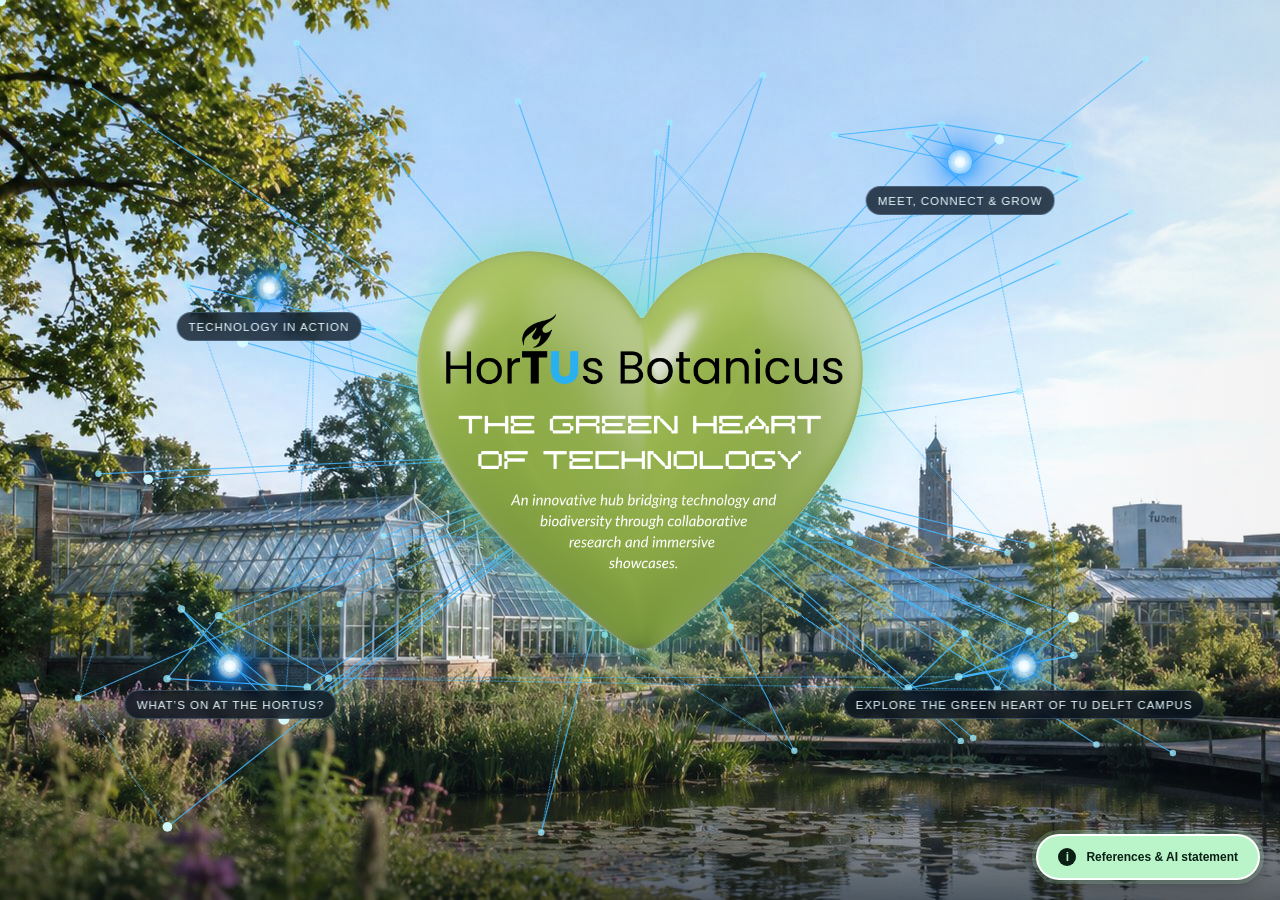
==== commit 0f8a4199: "Reduce font sizes and dimensions in index.html" ====
--- a/index.html
+++ b/index.html
@@ -18,7 +18,7 @@
         gap: 10px;
         padding: 12px 20px;
         font-family: inherit;
-        font-size: 15px;
+        font-size: 12px;
         font-weight: 600;
         line-height: 1;
         color: #0b1f14;
@@ -40,9 +40,9 @@
         display: inline-flex;
         align-items: center;
         justify-content: center;
-        width: 22px;
-        height: 22px;
-        font-size: 14px;
+        width: 18px;
+        height: 18px;
+        font-size: 12px;
         font-weight: 700;
         color: #b9f5c8;
         background: #0b1f14;
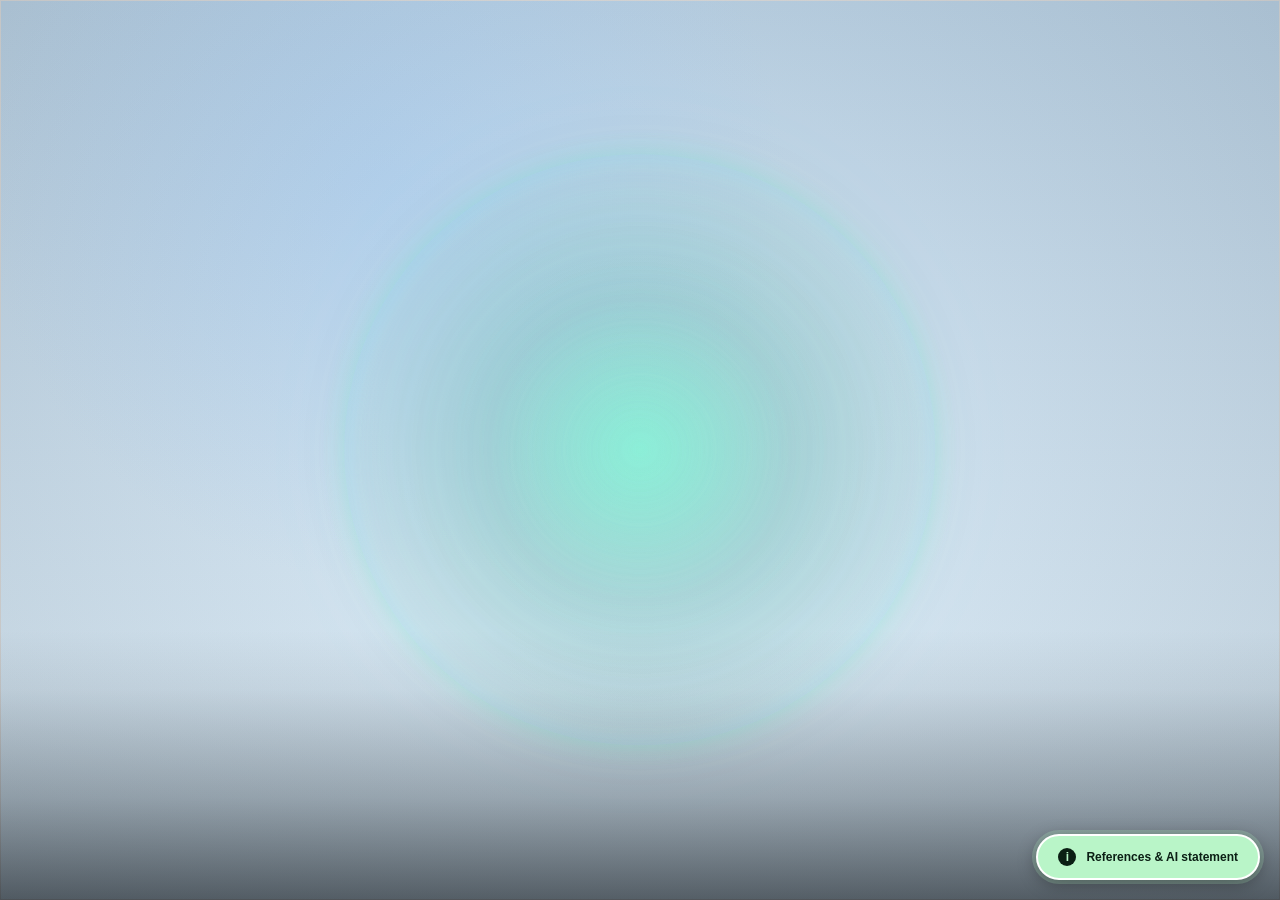
==== commit 9a23c98f: "Replace atmosphericNetwork SVG with buttonConnections SVG" ====
--- a/index.html
+++ b/index.html
@@ -143,8 +143,9 @@
     <div class="stage">
       <div class="background-layer" aria-hidden="true"><div class="background-fallback"></div><img id="backgroundImage" alt="" /></div>
       <div id="world" class="world" aria-live="polite">
-        <svg id="atmosphericNetwork" class="atmospheric-network" viewBox="0 0 100 100" preserveAspectRatio="none" aria-hidden="true"></svg>
+        <svg id="buttonConnections" class="button-connections" viewBox="0 0 100 100" preserveAspectRatio="none" aria-hidden="true"></svg>
         <div class="center-node" aria-label="The Green Heart of Technology"><div class="center-fallback" aria-hidden="true"></div><img id="centerImage" alt="The Green Heart of Technology" /></div>
+        <div id="thumbnailLayer" class="thumbnail-layer" aria-live="polite"></div>
         <div id="starsLayer" class="stars-layer" aria-label="The Green Heart of Technology star map"></div>
       </div>
       <footer class="site-footer" aria-label="City skyline footer"><div class="footer-image" aria-hidden="true"></div></footer>
@@ -164,13 +165,14 @@
         <h3>References</h3>
         <ul>
           <li>
-            <a href="https://www.tudelft.nl/hortus-botanicus" target="_blank" rel="noopener noreferrer">https://www.tudelft.nl/hortus-botanicus</a>
+            <p>Hortus botanicus. (n.d.). TU Delft. <a href="https://www.tudelft.nl/hortus-botanicus" target="_blank" rel="noopener noreferrer">https://www.tudelft.nl/hortus-botanicus</a></p>
           </li>
         </ul>
 
         <h3>AI statement</h3>
         <p>
-          We used generative AI from ChatGPT (OpenAI) and Claude (Anthropic) to make visuals (to give a futuristic impression), to write code and to improve text that we wrote ourselves.
+          We used generative AI from ChatGPT (OpenAI) and Claude (Anthropic) to make visuals (to give a futuristic impression), to write code and to improve text that we first wrote ourselves.<br>
+          Prompts included "Can you make a realistic image of ...", "Can you write an HTML, CSS, and JS code to make the following functionality:...", "Can you improve the following text on grammar and structuring:..."
         </p>
       </div>
     </div>
